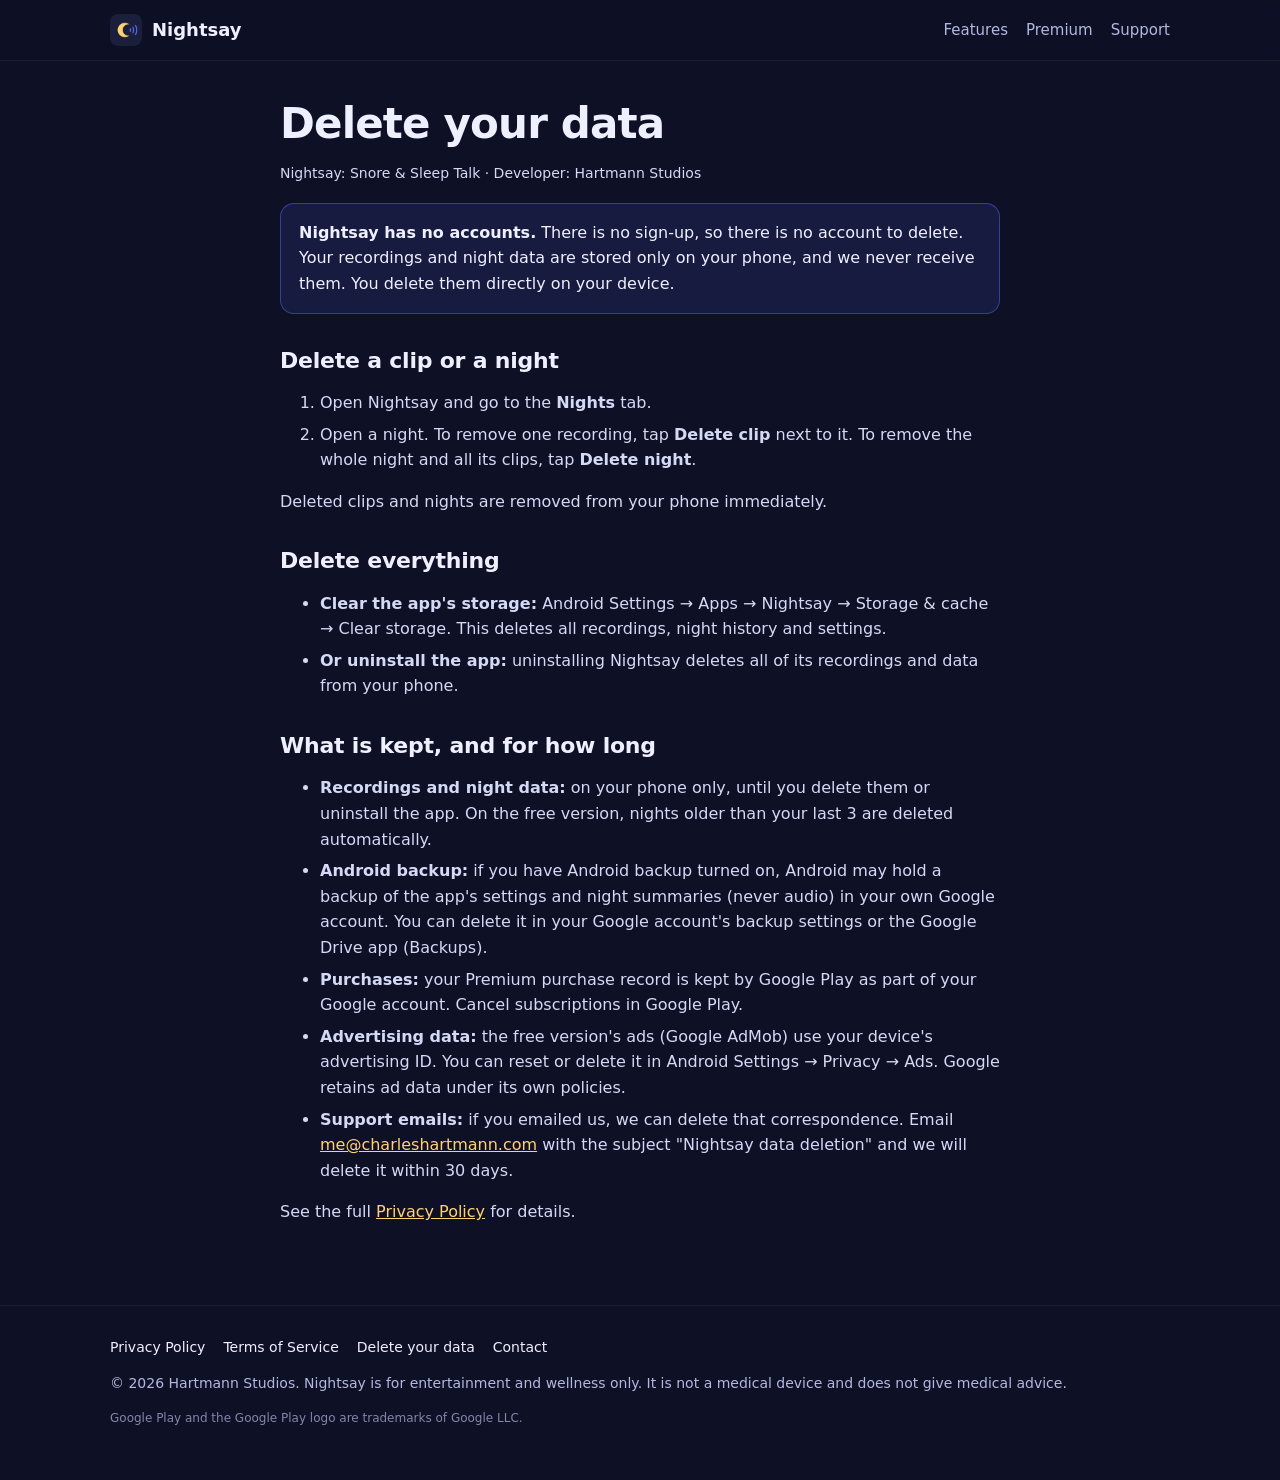
==== delete/index.html @ 561e7427 "Nightsay website, privacy policy, terms and data deletion page" ====
<!doctype html>
<html lang="en">
<head>
<meta charset="utf-8">
<meta name="viewport" content="width=device-width, initial-scale=1, viewport-fit=cover">
<title>Delete your data | Nightsay</title>
<meta name="description" content="How to delete your data in Nightsay: Snore &amp; Sleep Talk. No account; recordings are stored only on your phone.">
<link rel="canonical" href="https://chartmann1590.github.io/nightsay-site/delete/">
<meta name="theme-color" content="#0E1026">
<meta property="og:type" content="website">
<meta property="og:site_name" content="Nightsay">
<meta property="og:title" content="Delete your data | Nightsay">
<meta property="og:description" content="How to delete your data in Nightsay: Snore &amp; Sleep Talk. No account; recordings are stored only on your phone.">
<meta property="og:url" content="https://chartmann1590.github.io/nightsay-site/delete/">
<meta property="og:image" content="https://chartmann1590.github.io/nightsay-site/img/og.png">
<meta property="og:image:width" content="1200">
<meta property="og:image:height" content="630">
<meta property="og:image:alt" content="Nightsay: snore and sleep talk recorder">
<meta name="twitter:card" content="summary_large_image">
<meta name="twitter:title" content="Delete your data | Nightsay">
<meta name="twitter:description" content="How to delete your data in Nightsay: Snore &amp; Sleep Talk. No account; recordings are stored only on your phone.">
<meta name="twitter:image" content="https://chartmann1590.github.io/nightsay-site/img/og.png">
<link rel="icon" type="image/png" sizes="32x32" href="https://chartmann1590.github.io/nightsay-site/img/icon-32.png">
<link rel="apple-touch-icon" href="https://chartmann1590.github.io/nightsay-site/img/icon-180.png">
<link rel="stylesheet" href="https://chartmann1590.github.io/nightsay-site/style.css">

</head>
<body>
<header class="top"><div class="wrap nav">
<a class="brand" href="https://chartmann1590.github.io/nightsay-site/"><img src="https://chartmann1590.github.io/nightsay-site/img/icon-192.png" alt="" width="32" height="32"><span>Nightsay</span></a>
<nav><a href="https://chartmann1590.github.io/nightsay-site/#features">Features</a><a href="https://chartmann1590.github.io/nightsay-site/#premium">Premium</a><a href="https://chartmann1590.github.io/nightsay-site/#support">Support</a></nav>
</div></header>
<main>

<article class="doc wrap narrow">
<h1>Delete your data</h1>
<p class="meta">Nightsay: Snore & Sleep Talk &middot; Developer: Hartmann Studios</p>

<div class="callout"><strong>Nightsay has no accounts.</strong> There is no sign-up, so there is no account to delete. Your recordings and night data are stored only on your phone, and we never receive them. You delete them directly on your device.</div>

<h2>Delete a clip or a night</h2>
<ol>
<li>Open Nightsay and go to the <strong>Nights</strong> tab.</li>
<li>Open a night. To remove one recording, tap <strong>Delete clip</strong> next to it. To remove the whole night and all its clips, tap <strong>Delete night</strong>.</li>
</ol>
<p>Deleted clips and nights are removed from your phone immediately.</p>

<h2>Delete everything</h2>
<ul>
<li><strong>Clear the app's storage:</strong> Android Settings &rarr; Apps &rarr; Nightsay &rarr; Storage &amp; cache &rarr; Clear storage. This deletes all recordings, night history and settings.</li>
<li><strong>Or uninstall the app:</strong> uninstalling Nightsay deletes all of its recordings and data from your phone.</li>
</ul>

<h2>What is kept, and for how long</h2>
<ul>
<li><strong>Recordings and night data:</strong> on your phone only, until you delete them or uninstall the app. On the free version, nights older than your last 3 are deleted automatically.</li>
<li><strong>Android backup:</strong> if you have Android backup turned on, Android may hold a backup of the app's settings and night summaries (never audio) in your own Google account. You can delete it in your Google account's backup settings or the Google Drive app (Backups).</li>
<li><strong>Purchases:</strong> your Premium purchase record is kept by Google Play as part of your Google account. Cancel subscriptions in Google Play.</li>
<li><strong>Advertising data:</strong> the free version's ads (Google AdMob) use your device's advertising ID. You can reset or delete it in Android Settings &rarr; Privacy &rarr; Ads. Google retains ad data under its own policies.</li>
<li><strong>Support emails:</strong> if you emailed us, we can delete that correspondence. Email <a href="mailto:me@charleshartmann.com?subject=Nightsay%20data%20deletion">me@charleshartmann.com</a> with the subject "Nightsay data deletion" and we will delete it within 30 days.</li>
</ul>
<p>See the full <a href="https://chartmann1590.github.io/nightsay-site/privacy/">Privacy Policy</a> for details.</p>
</article>

</main>
<footer class="foot"><div class="wrap">
<div class="foot-links"><a href="https://chartmann1590.github.io/nightsay-site/privacy/">Privacy Policy</a><a href="https://chartmann1590.github.io/nightsay-site/terms/">Terms of Service</a><a href="https://chartmann1590.github.io/nightsay-site/delete/">Delete your data</a><a href="mailto:me@charleshartmann.com">Contact</a></div>
<p>&copy; 2026 Hartmann Studios. Nightsay is for entertainment and wellness only. It is not a medical device and does not give medical advice.</p>
<p class="tm">Google Play and the Google Play logo are trademarks of Google LLC.</p>
</div></footer>
</body>
</html>
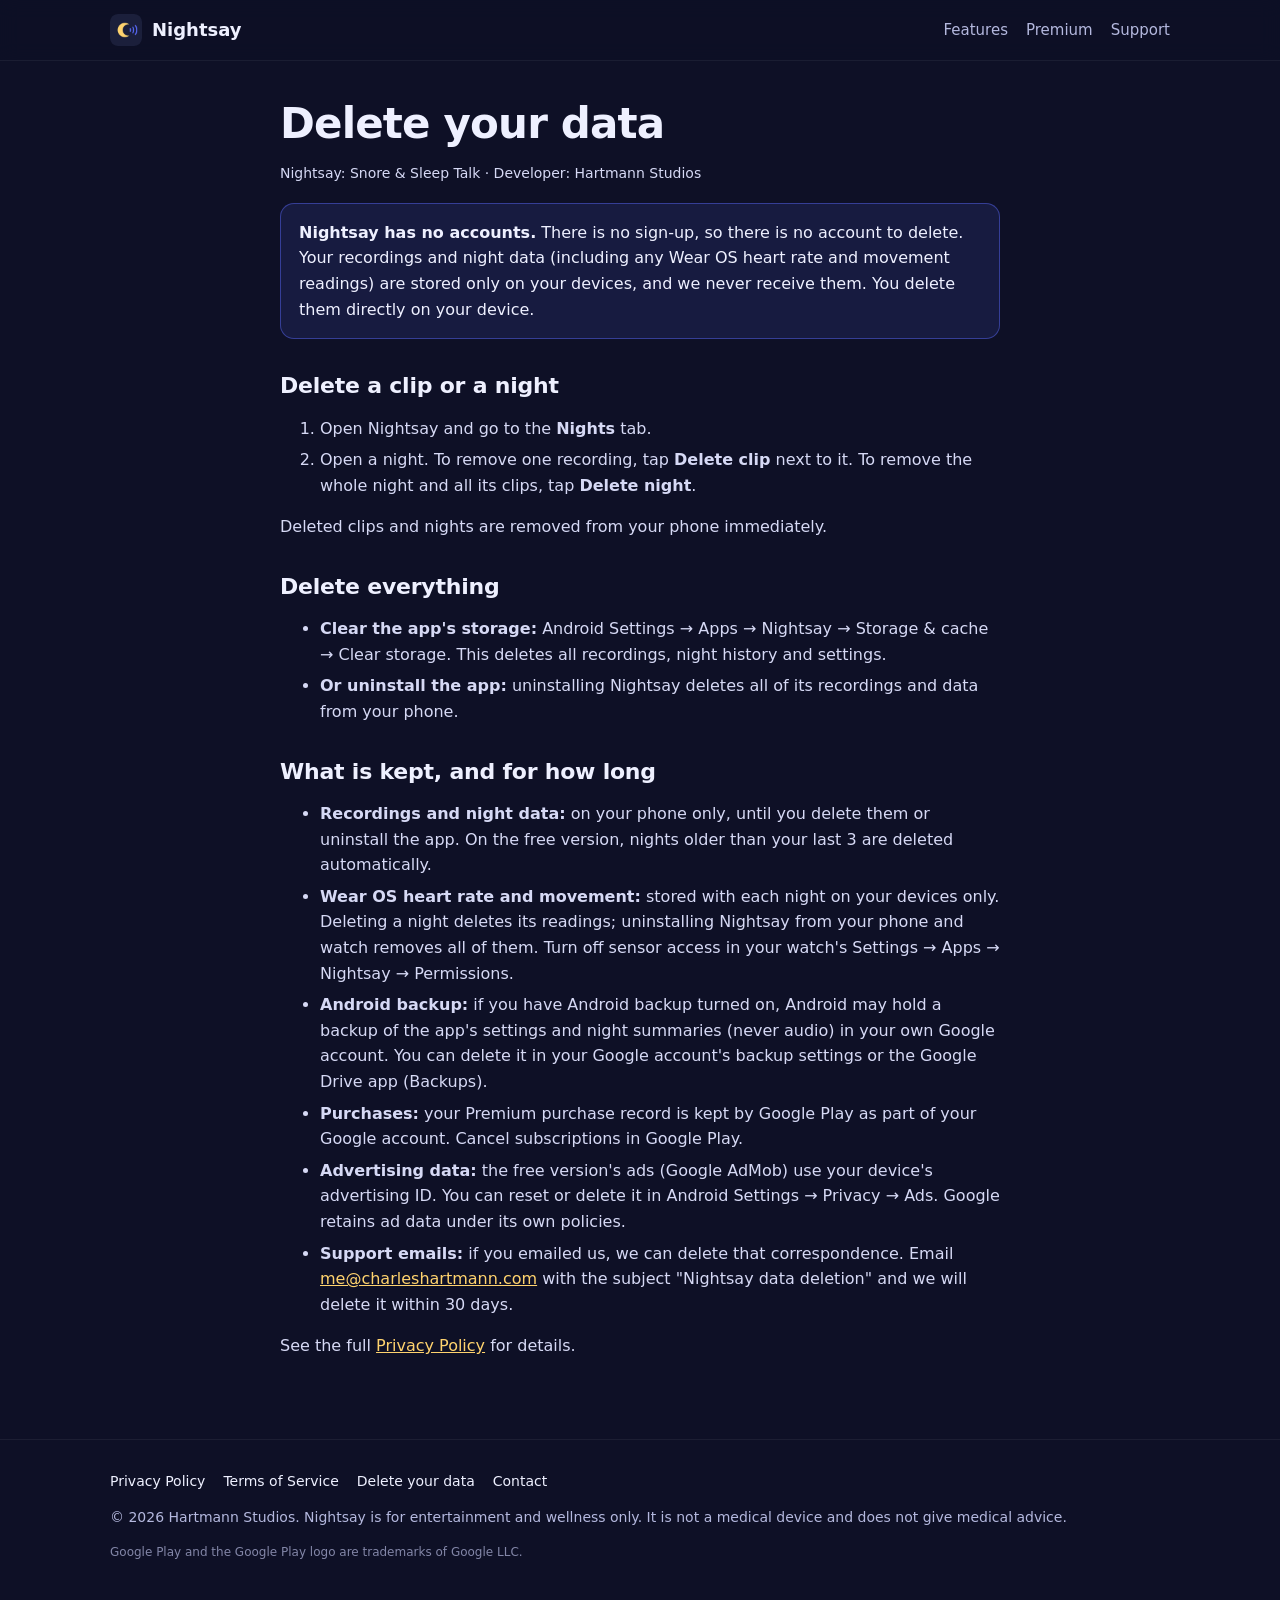
==== commit f018bb12: "Add Wear OS details to privacy policy and data deletion page" ====
--- a/delete/index.html
+++ b/delete/index.html
@@ -36,7 +36,7 @@
 <h1>Delete your data</h1>
 <p class="meta">Nightsay: Snore & Sleep Talk &middot; Developer: Hartmann Studios</p>
 
-<div class="callout"><strong>Nightsay has no accounts.</strong> There is no sign-up, so there is no account to delete. Your recordings and night data are stored only on your phone, and we never receive them. You delete them directly on your device.</div>
+<div class="callout"><strong>Nightsay has no accounts.</strong> There is no sign-up, so there is no account to delete. Your recordings and night data (including any Wear OS heart rate and movement readings) are stored only on your devices, and we never receive them. You delete them directly on your device.</div>
 
 <h2>Delete a clip or a night</h2>
 <ol>
@@ -54,6 +54,7 @@
 <h2>What is kept, and for how long</h2>
 <ul>
 <li><strong>Recordings and night data:</strong> on your phone only, until you delete them or uninstall the app. On the free version, nights older than your last 3 are deleted automatically.</li>
+<li><strong>Wear OS heart rate and movement:</strong> stored with each night on your devices only. Deleting a night deletes its readings; uninstalling Nightsay from your phone and watch removes all of them. Turn off sensor access in your watch&#39;s Settings &rarr; Apps &rarr; Nightsay &rarr; Permissions.</li>
 <li><strong>Android backup:</strong> if you have Android backup turned on, Android may hold a backup of the app's settings and night summaries (never audio) in your own Google account. You can delete it in your Google account's backup settings or the Google Drive app (Backups).</li>
 <li><strong>Purchases:</strong> your Premium purchase record is kept by Google Play as part of your Google account. Cancel subscriptions in Google Play.</li>
 <li><strong>Advertising data:</strong> the free version's ads (Google AdMob) use your device's advertising ID. You can reset or delete it in Android Settings &rarr; Privacy &rarr; Ads. Google retains ad data under its own policies.</li>
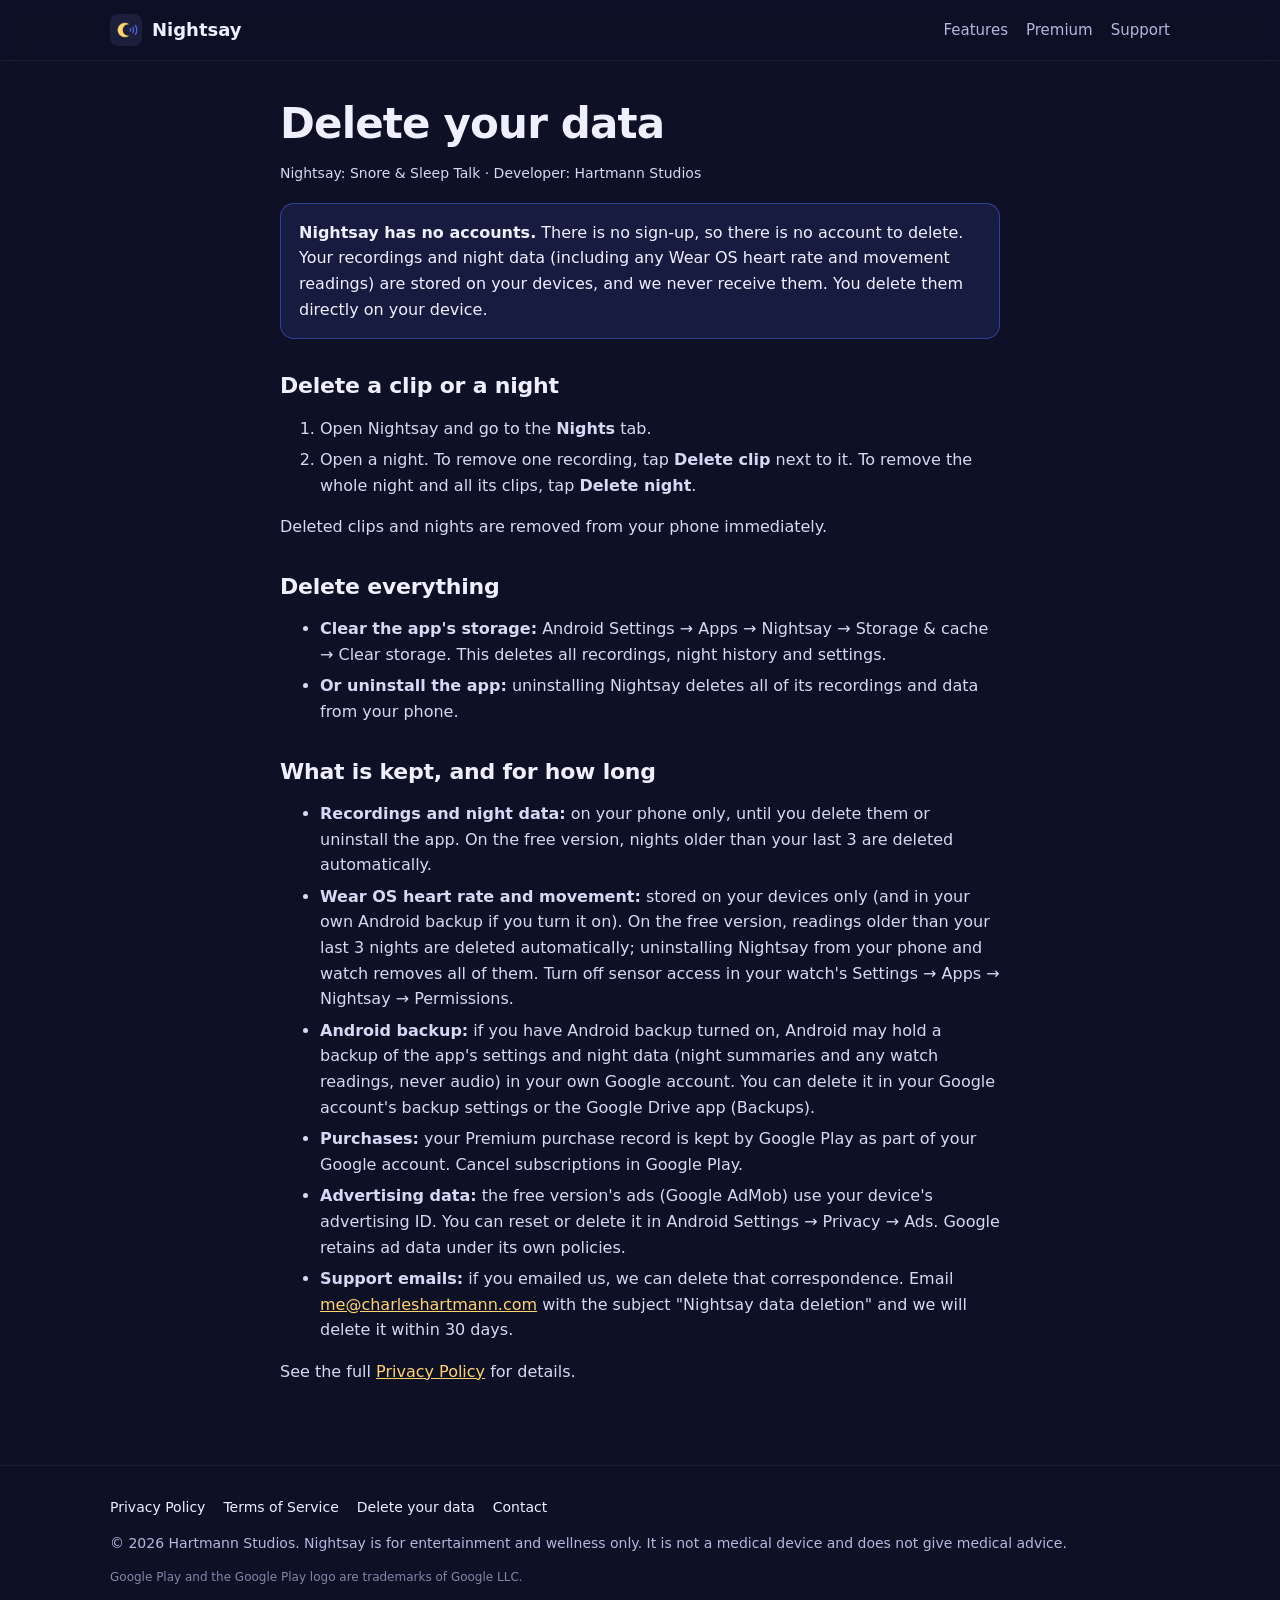
==== commit 1151cee7: "Privacy policy: Wear OS sensor details and backup wording" ====
--- a/delete/index.html
+++ b/delete/index.html
@@ -36,7 +36,7 @@
 <h1>Delete your data</h1>
 <p class="meta">Nightsay: Snore & Sleep Talk &middot; Developer: Hartmann Studios</p>
 
-<div class="callout"><strong>Nightsay has no accounts.</strong> There is no sign-up, so there is no account to delete. Your recordings and night data (including any Wear OS heart rate and movement readings) are stored only on your devices, and we never receive them. You delete them directly on your device.</div>
+<div class="callout"><strong>Nightsay has no accounts.</strong> There is no sign-up, so there is no account to delete. Your recordings and night data (including any Wear OS heart rate and movement readings) are stored on your devices, and we never receive them. You delete them directly on your device.</div>
 
 <h2>Delete a clip or a night</h2>
 <ol>
@@ -54,8 +54,8 @@
 <h2>What is kept, and for how long</h2>
 <ul>
 <li><strong>Recordings and night data:</strong> on your phone only, until you delete them or uninstall the app. On the free version, nights older than your last 3 are deleted automatically.</li>
-<li><strong>Wear OS heart rate and movement:</strong> stored with each night on your devices only. Deleting a night deletes its readings; uninstalling Nightsay from your phone and watch removes all of them. Turn off sensor access in your watch&#39;s Settings &rarr; Apps &rarr; Nightsay &rarr; Permissions.</li>
-<li><strong>Android backup:</strong> if you have Android backup turned on, Android may hold a backup of the app's settings and night summaries (never audio) in your own Google account. You can delete it in your Google account's backup settings or the Google Drive app (Backups).</li>
+<li><strong>Wear OS heart rate and movement:</strong> stored on your devices only (and in your own Android backup if you turn it on). On the free version, readings older than your last 3 nights are deleted automatically; uninstalling Nightsay from your phone and watch removes all of them. Turn off sensor access in your watch&#39;s Settings &rarr; Apps &rarr; Nightsay &rarr; Permissions.</li>
+<li><strong>Android backup:</strong> if you have Android backup turned on, Android may hold a backup of the app's settings and night data (night summaries and any watch readings, never audio) in your own Google account. You can delete it in your Google account's backup settings or the Google Drive app (Backups).</li>
 <li><strong>Purchases:</strong> your Premium purchase record is kept by Google Play as part of your Google account. Cancel subscriptions in Google Play.</li>
 <li><strong>Advertising data:</strong> the free version's ads (Google AdMob) use your device's advertising ID. You can reset or delete it in Android Settings &rarr; Privacy &rarr; Ads. Google retains ad data under its own policies.</li>
 <li><strong>Support emails:</strong> if you emailed us, we can delete that correspondence. Email <a href="mailto:me@charleshartmann.com?subject=Nightsay%20data%20deletion">me@charleshartmann.com</a> with the subject "Nightsay data deletion" and we will delete it within 30 days.</li>
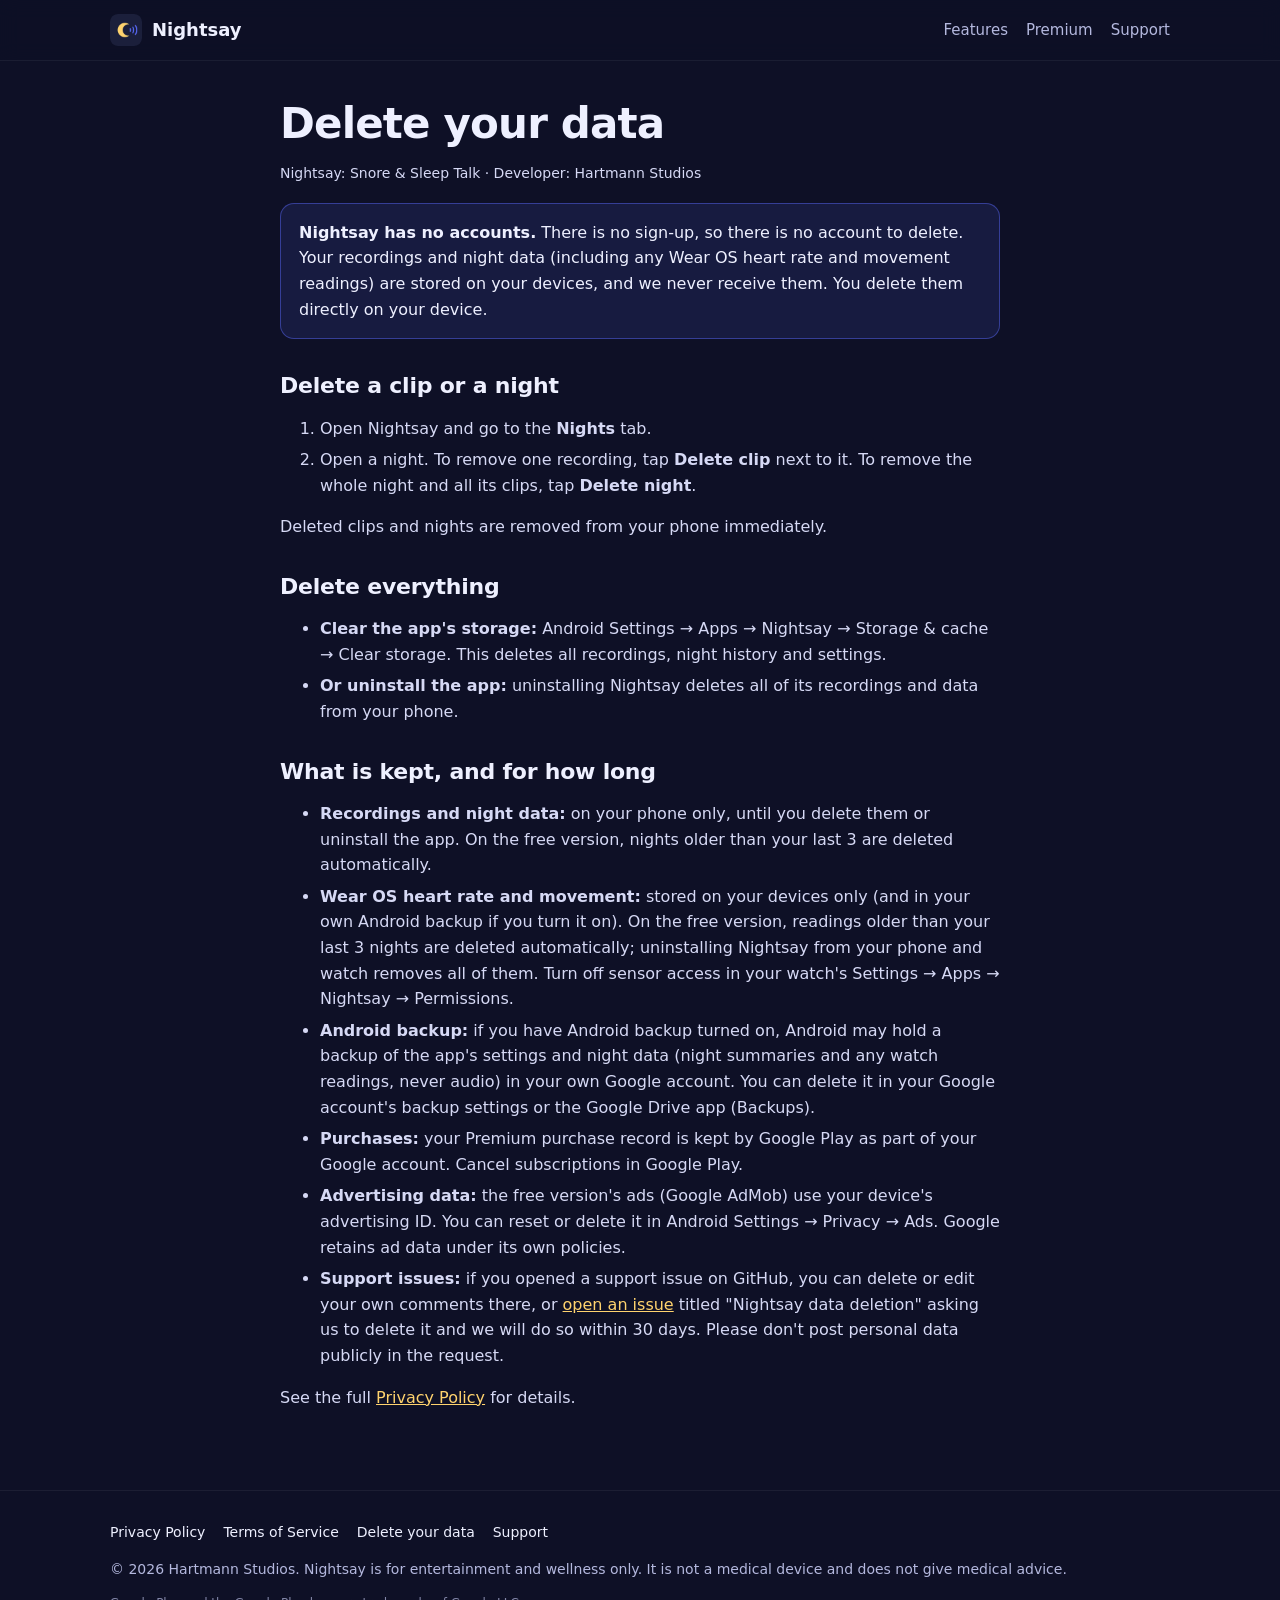
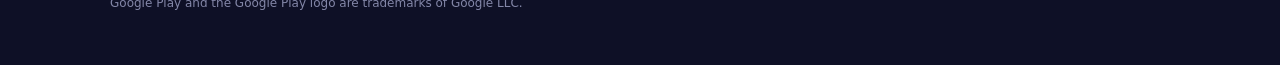
==== commit de7fc19c: "Support via GitHub issues" ====
--- a/delete/index.html
+++ b/delete/index.html
@@ -58,14 +58,14 @@
 <li><strong>Android backup:</strong> if you have Android backup turned on, Android may hold a backup of the app's settings and night data (night summaries and any watch readings, never audio) in your own Google account. You can delete it in your Google account's backup settings or the Google Drive app (Backups).</li>
 <li><strong>Purchases:</strong> your Premium purchase record is kept by Google Play as part of your Google account. Cancel subscriptions in Google Play.</li>
 <li><strong>Advertising data:</strong> the free version's ads (Google AdMob) use your device's advertising ID. You can reset or delete it in Android Settings &rarr; Privacy &rarr; Ads. Google retains ad data under its own policies.</li>
-<li><strong>Support emails:</strong> if you emailed us, we can delete that correspondence. Email <a href="mailto:me@charleshartmann.com?subject=Nightsay%20data%20deletion">me@charleshartmann.com</a> with the subject "Nightsay data deletion" and we will delete it within 30 days.</li>
+<li><strong>Support issues:</strong> if you opened a support issue on GitHub, you can delete or edit your own comments there, or <a href="https://github.com/chartmann1590/nightsay-site/issues/new">open an issue</a> titled "Nightsay data deletion" asking us to delete it and we will do so within 30 days. Please don't post personal data publicly in the request.</li>
 </ul>
 <p>See the full <a href="https://chartmann1590.github.io/nightsay-site/privacy/">Privacy Policy</a> for details.</p>
 </article>
 
 </main>
 <footer class="foot"><div class="wrap">
-<div class="foot-links"><a href="https://chartmann1590.github.io/nightsay-site/privacy/">Privacy Policy</a><a href="https://chartmann1590.github.io/nightsay-site/terms/">Terms of Service</a><a href="https://chartmann1590.github.io/nightsay-site/delete/">Delete your data</a><a href="mailto:me@charleshartmann.com">Contact</a></div>
+<div class="foot-links"><a href="https://chartmann1590.github.io/nightsay-site/privacy/">Privacy Policy</a><a href="https://chartmann1590.github.io/nightsay-site/terms/">Terms of Service</a><a href="https://chartmann1590.github.io/nightsay-site/delete/">Delete your data</a><a href="https://github.com/chartmann1590/nightsay-site/issues/new">Support</a></div>
 <p>&copy; 2026 Hartmann Studios. Nightsay is for entertainment and wellness only. It is not a medical device and does not give medical advice.</p>
 <p class="tm">Google Play and the Google Play logo are trademarks of Google LLC.</p>
 </div></footer>
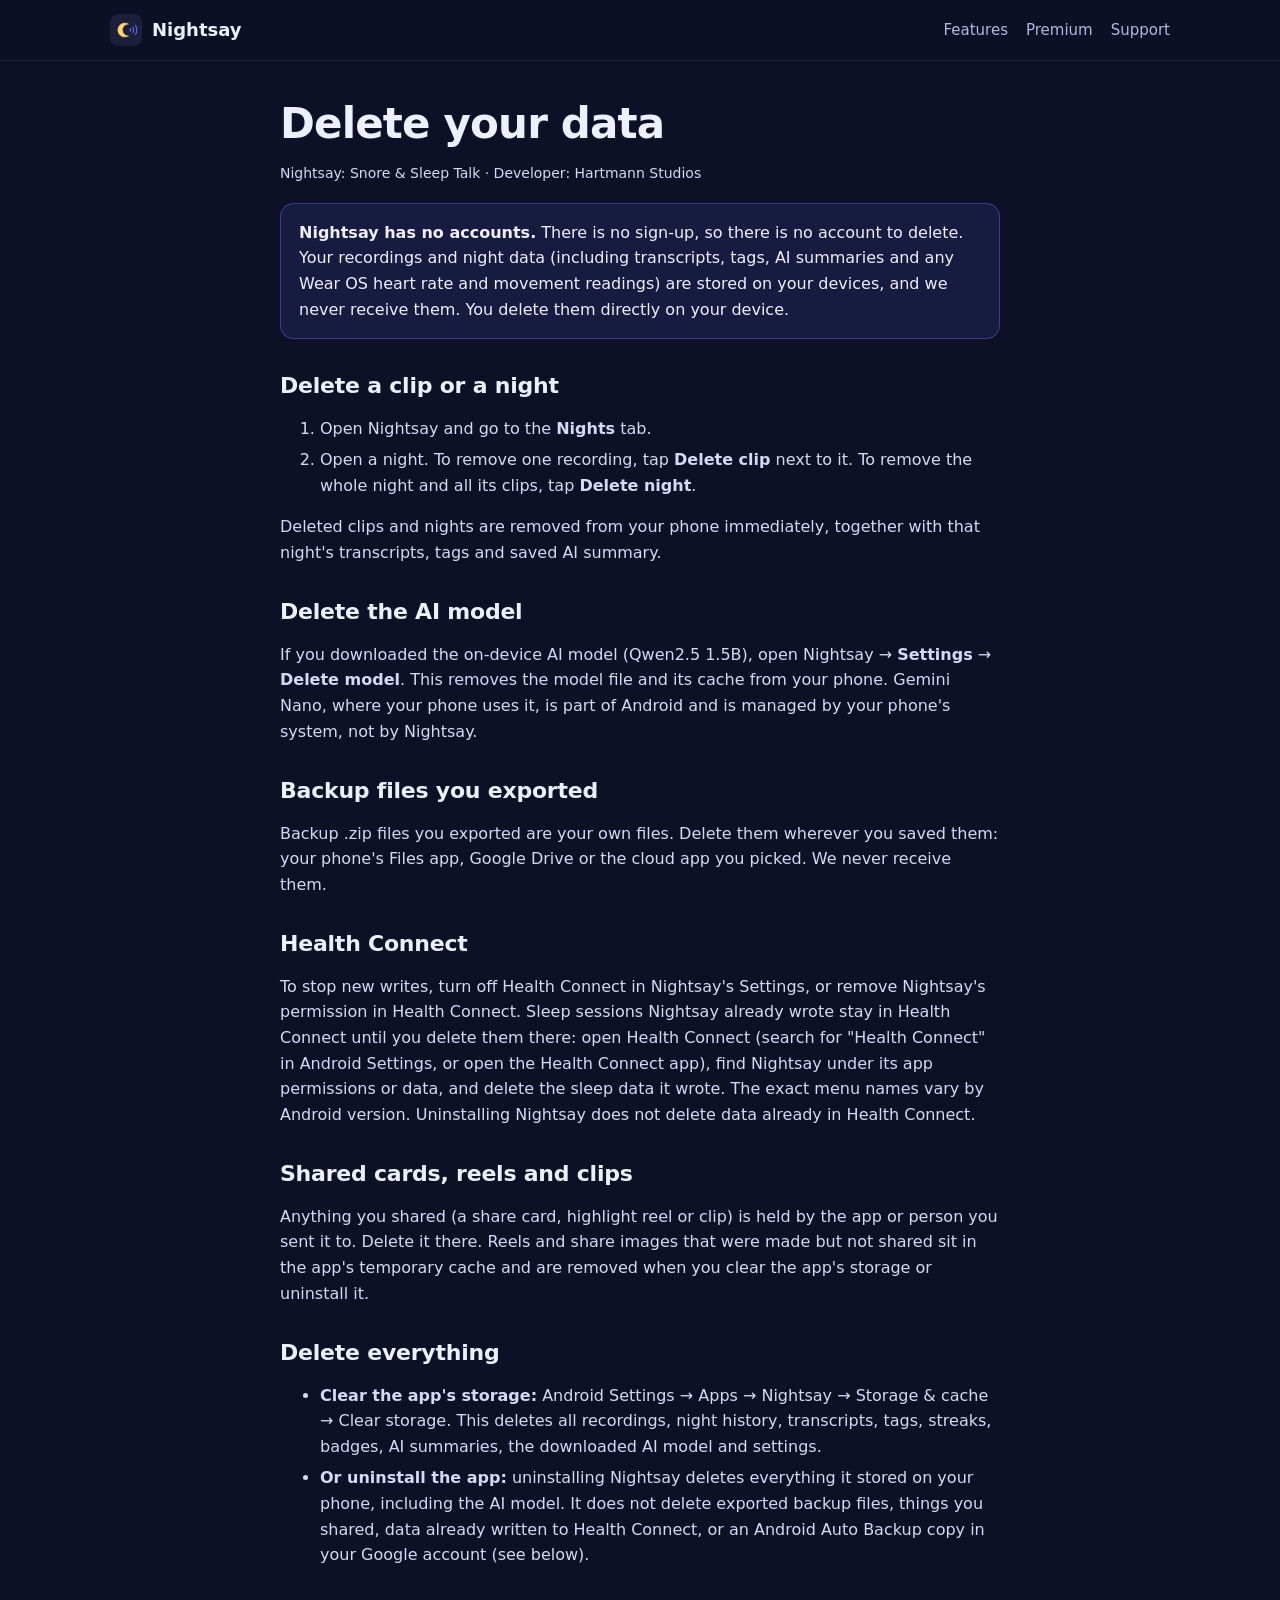
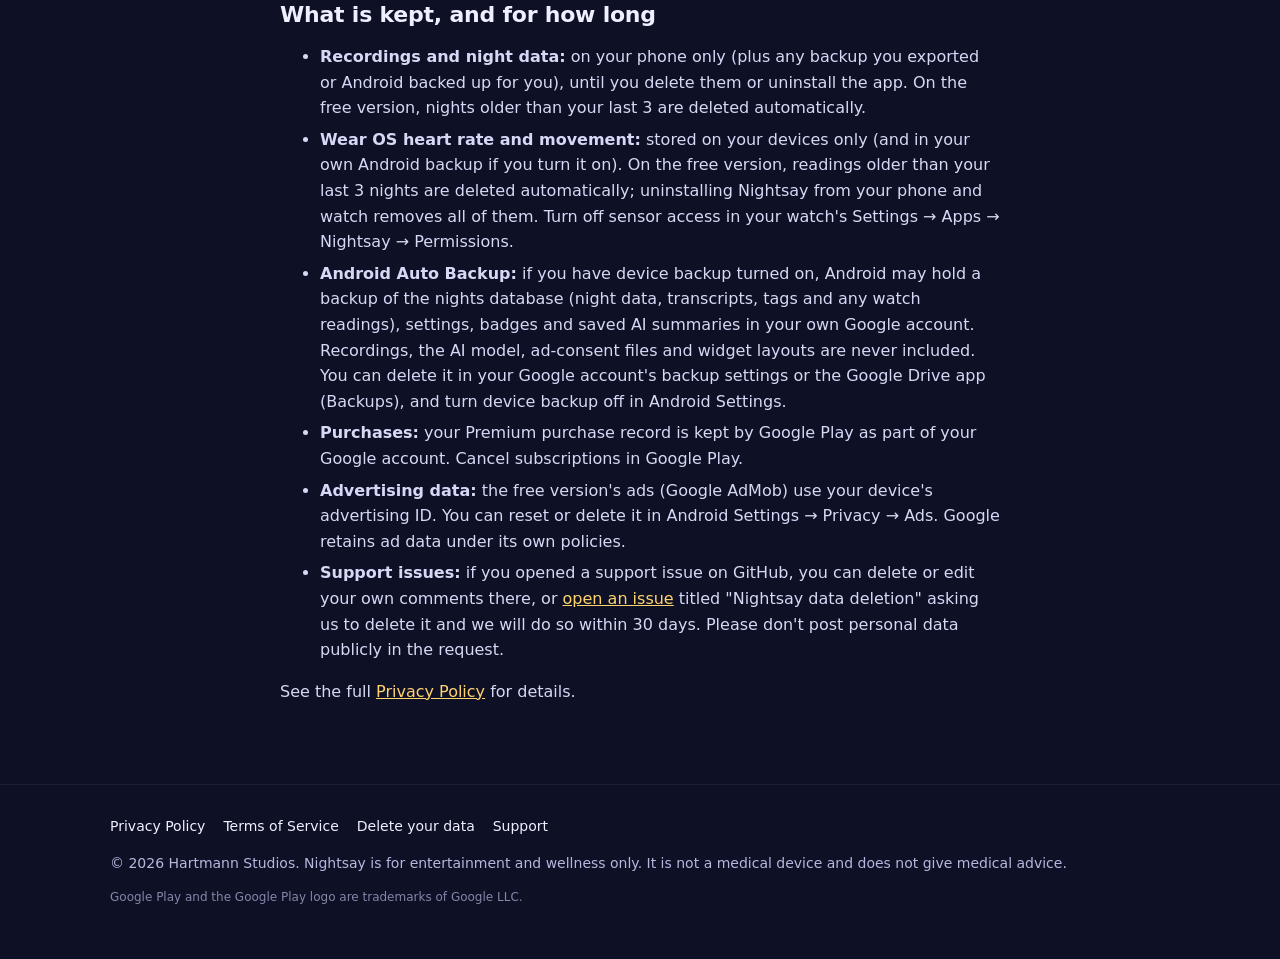
==== commit 1fb50d7b: "Update site, privacy policy, terms and data deletion page for v1.1" ====
--- a/delete/index.html
+++ b/delete/index.html
@@ -36,26 +36,38 @@
 <h1>Delete your data</h1>
 <p class="meta">Nightsay: Snore & Sleep Talk &middot; Developer: Hartmann Studios</p>
 
-<div class="callout"><strong>Nightsay has no accounts.</strong> There is no sign-up, so there is no account to delete. Your recordings and night data (including any Wear OS heart rate and movement readings) are stored on your devices, and we never receive them. You delete them directly on your device.</div>
+<div class="callout"><strong>Nightsay has no accounts.</strong> There is no sign-up, so there is no account to delete. Your recordings and night data (including transcripts, tags, AI summaries and any Wear OS heart rate and movement readings) are stored on your devices, and we never receive them. You delete them directly on your device.</div>
 
 <h2>Delete a clip or a night</h2>
 <ol>
 <li>Open Nightsay and go to the <strong>Nights</strong> tab.</li>
 <li>Open a night. To remove one recording, tap <strong>Delete clip</strong> next to it. To remove the whole night and all its clips, tap <strong>Delete night</strong>.</li>
 </ol>
-<p>Deleted clips and nights are removed from your phone immediately.</p>
+<p>Deleted clips and nights are removed from your phone immediately, together with that night's transcripts, tags and saved AI summary.</p>
+
+<h2>Delete the AI model</h2>
+<p>If you downloaded the on-device AI model (Qwen2.5 1.5B), open Nightsay &rarr; <strong>Settings</strong> &rarr; <strong>Delete model</strong>. This removes the model file and its cache from your phone. Gemini Nano, where your phone uses it, is part of Android and is managed by your phone's system, not by Nightsay.</p>
+
+<h2>Backup files you exported</h2>
+<p>Backup .zip files you exported are your own files. Delete them wherever you saved them: your phone's Files app, Google Drive or the cloud app you picked. We never receive them.</p>
+
+<h2>Health Connect</h2>
+<p>To stop new writes, turn off Health Connect in Nightsay's Settings, or remove Nightsay's permission in Health Connect. Sleep sessions Nightsay already wrote stay in Health Connect until you delete them there: open Health Connect (search for "Health Connect" in Android Settings, or open the Health Connect app), find Nightsay under its app permissions or data, and delete the sleep data it wrote. The exact menu names vary by Android version. Uninstalling Nightsay does not delete data already in Health Connect.</p>
+
+<h2>Shared cards, reels and clips</h2>
+<p>Anything you shared (a share card, highlight reel or clip) is held by the app or person you sent it to. Delete it there. Reels and share images that were made but not shared sit in the app's temporary cache and are removed when you clear the app's storage or uninstall it.</p>
 
 <h2>Delete everything</h2>
 <ul>
-<li><strong>Clear the app's storage:</strong> Android Settings &rarr; Apps &rarr; Nightsay &rarr; Storage &amp; cache &rarr; Clear storage. This deletes all recordings, night history and settings.</li>
-<li><strong>Or uninstall the app:</strong> uninstalling Nightsay deletes all of its recordings and data from your phone.</li>
+<li><strong>Clear the app's storage:</strong> Android Settings &rarr; Apps &rarr; Nightsay &rarr; Storage &amp; cache &rarr; Clear storage. This deletes all recordings, night history, transcripts, tags, streaks, badges, AI summaries, the downloaded AI model and settings.</li>
+<li><strong>Or uninstall the app:</strong> uninstalling Nightsay deletes everything it stored on your phone, including the AI model. It does not delete exported backup files, things you shared, data already written to Health Connect, or an Android Auto Backup copy in your Google account (see below).</li>
 </ul>
 
 <h2>What is kept, and for how long</h2>
 <ul>
-<li><strong>Recordings and night data:</strong> on your phone only, until you delete them or uninstall the app. On the free version, nights older than your last 3 are deleted automatically.</li>
+<li><strong>Recordings and night data:</strong> on your phone only (plus any backup you exported or Android backed up for you), until you delete them or uninstall the app. On the free version, nights older than your last 3 are deleted automatically.</li>
 <li><strong>Wear OS heart rate and movement:</strong> stored on your devices only (and in your own Android backup if you turn it on). On the free version, readings older than your last 3 nights are deleted automatically; uninstalling Nightsay from your phone and watch removes all of them. Turn off sensor access in your watch&#39;s Settings &rarr; Apps &rarr; Nightsay &rarr; Permissions.</li>
-<li><strong>Android backup:</strong> if you have Android backup turned on, Android may hold a backup of the app's settings and night data (night summaries and any watch readings, never audio) in your own Google account. You can delete it in your Google account's backup settings or the Google Drive app (Backups).</li>
+<li><strong>Android Auto Backup:</strong> if you have device backup turned on, Android may hold a backup of the nights database (night data, transcripts, tags and any watch readings), settings, badges and saved AI summaries in your own Google account. Recordings, the AI model, ad-consent files and widget layouts are never included. You can delete it in your Google account's backup settings or the Google Drive app (Backups), and turn device backup off in Android Settings.</li>
 <li><strong>Purchases:</strong> your Premium purchase record is kept by Google Play as part of your Google account. Cancel subscriptions in Google Play.</li>
 <li><strong>Advertising data:</strong> the free version's ads (Google AdMob) use your device's advertising ID. You can reset or delete it in Android Settings &rarr; Privacy &rarr; Ads. Google retains ad data under its own policies.</li>
 <li><strong>Support issues:</strong> if you opened a support issue on GitHub, you can delete or edit your own comments there, or <a href="https://github.com/chartmann1590/nightsay-site/issues/new">open an issue</a> titled "Nightsay data deletion" asking us to delete it and we will do so within 30 days. Please don't post personal data publicly in the request.</li>
